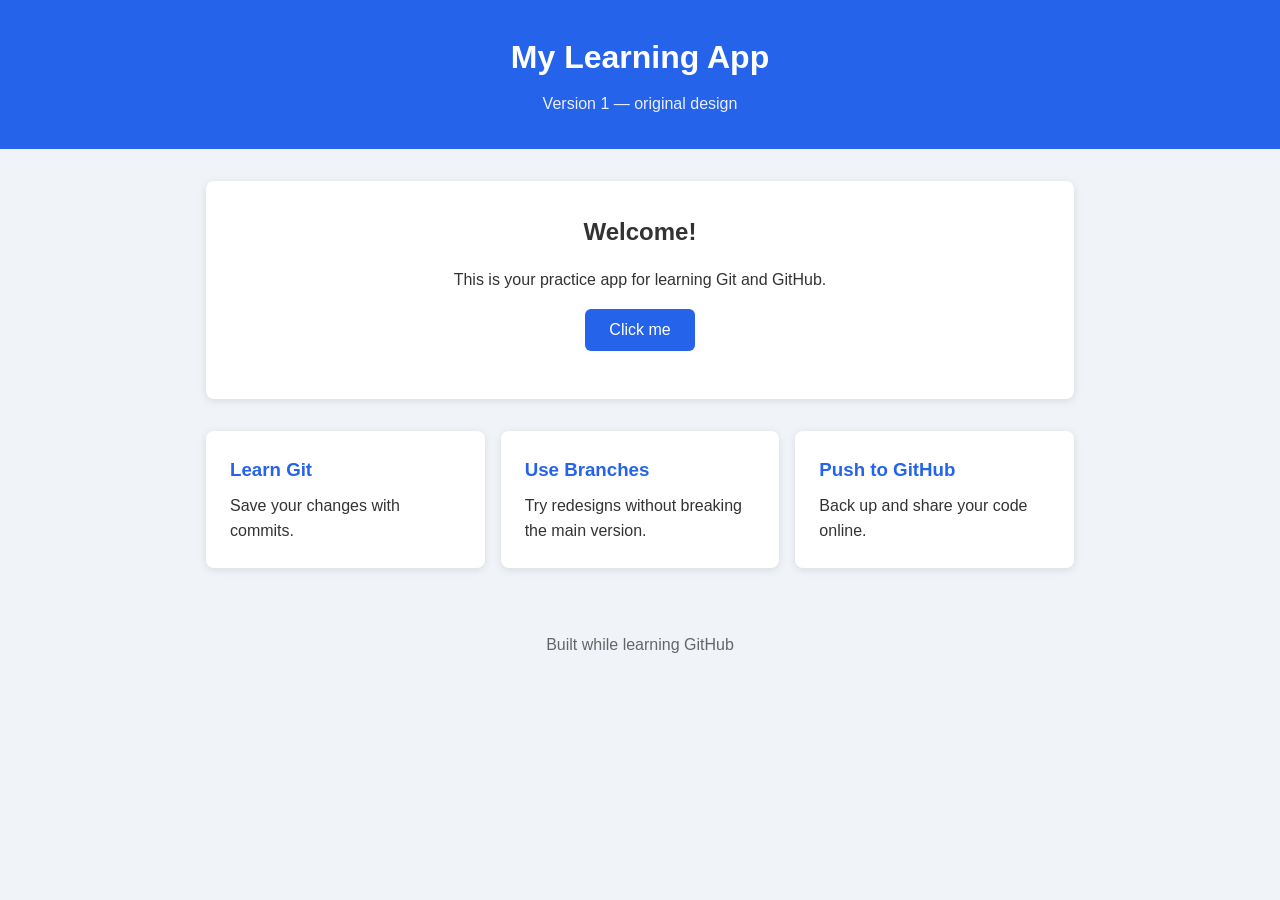
==== index.html @ 4ac5a1ad "Initial commit - Version 1 original blue design Co-authored-by: Cursor <cursoragent@cursor.com>" ====
<!DOCTYPE html>
<html lang="en">
<head>
  <meta charset="UTF-8">
  <meta name="viewport" content="width=device-width, initial-scale=1.0">
  <title>My Learning App</title>
  <link rel="stylesheet" href="styles.css">
</head>
<body>
  <header>
    <h1>My Learning App</h1>
    <p class="tagline">Version 1 — original design</p>
  </header>

  <main>
    <section class="hero">
      <h2>Welcome!</h2>
      <p>This is your practice app for learning Git and GitHub.</p>
      <button id="clickBtn">Click me</button>
      <p id="message"></p>
    </section>

    <section class="cards">
      <div class="card">
        <h3>Learn Git</h3>
        <p>Save your changes with commits.</p>
      </div>
      <div class="card">
        <h3>Use Branches</h3>
        <p>Try redesigns without breaking the main version.</p>
      </div>
      <div class="card">
        <h3>Push to GitHub</h3>
        <p>Back up and share your code online.</p>
      </div>
    </section>
  </main>

  <footer>
    <p>Built while learning GitHub</p>
  </footer>

  <script src="app.js"></script>
</body>
</html>
---- styles.css ----
* {
  margin: 0;
  padding: 0;
  box-sizing: border-box;
}

body {
  font-family: Arial, sans-serif;
  background: #f0f4f8;
  color: #333;
  line-height: 1.6;
}

header {
  background: #2563eb;
  color: white;
  text-align: center;
  padding: 2rem;
}

.tagline {
  opacity: 0.9;
  margin-top: 0.5rem;
}

main {
  max-width: 900px;
  margin: 2rem auto;
  padding: 0 1rem;
}

.hero {
  background: white;
  padding: 2rem;
  border-radius: 8px;
  text-align: center;
  margin-bottom: 2rem;
  box-shadow: 0 2px 8px rgba(0, 0, 0, 0.1);
}

.hero h2 {
  margin-bottom: 1rem;
}

#clickBtn {
  background: #2563eb;
  color: white;
  border: none;
  padding: 0.75rem 1.5rem;
  border-radius: 6px;
  cursor: pointer;
  font-size: 1rem;
  margin-top: 1rem;
}

#clickBtn:hover {
  background: #1d4ed8;
}

#message {
  margin-top: 1rem;
  font-weight: bold;
  color: #2563eb;
}

.cards {
  display: grid;
  grid-template-columns: repeat(auto-fit, minmax(250px, 1fr));
  gap: 1rem;
}

.card {
  background: white;
  padding: 1.5rem;
  border-radius: 8px;
  box-shadow: 0 2px 8px rgba(0, 0, 0, 0.1);
}

.card h3 {
  margin-bottom: 0.5rem;
  color: #2563eb;
}

footer {
  text-align: center;
  padding: 2rem;
  color: #666;
}
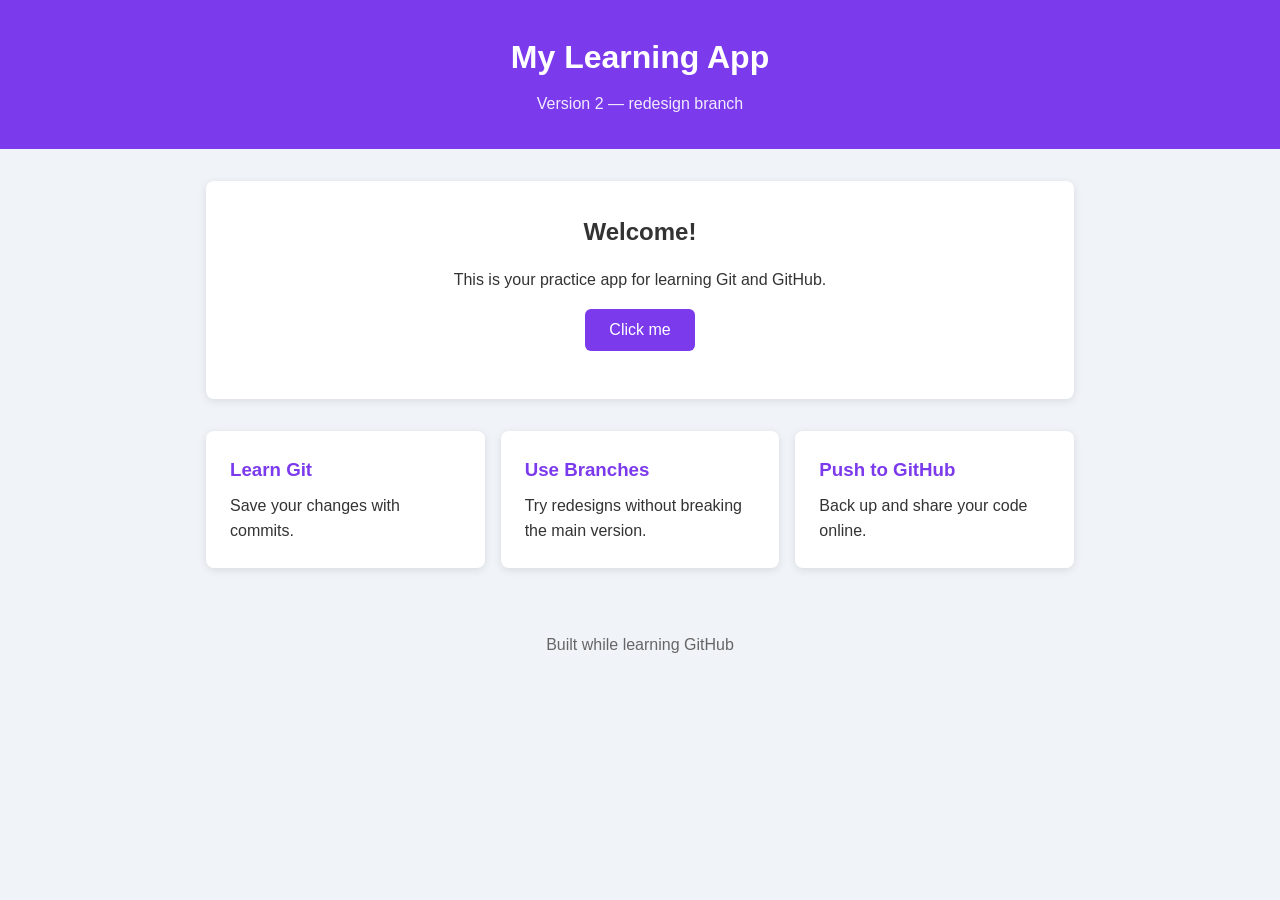
==== commit 87ebc76d: "Redesign: purple theme and updated tagline Co-authored-by: Cursor <cursoragent@cursor.com>" ====
--- a/index.html
+++ b/index.html
@@ -9,7 +9,7 @@
 <body>
   <header>
     <h1>My Learning App</h1>
-    <p class="tagline">Version 1 — original design</p>
+    <p class="tagline">Version 2 — redesign branch</p>
   </header>
 
   <main>
--- a/styles.css
+++ b/styles.css
@@ -12,7 +12,7 @@
 }
 
 header {
-  background: #2563eb;
+  background: #7c3aed;
   color: white;
   text-align: center;
   padding: 2rem;
@@ -43,7 +43,7 @@
 }
 
 #clickBtn {
-  background: #2563eb;
+  background: #7c3aed;
   color: white;
   border: none;
   padding: 0.75rem 1.5rem;
@@ -54,13 +54,13 @@
 }
 
 #clickBtn:hover {
-  background: #1d4ed8;
+  background: #6d28d9;
 }
 
 #message {
   margin-top: 1rem;
   font-weight: bold;
-  color: #2563eb;
+  color: #7c3aed;
 }
 
 .cards {
@@ -78,7 +78,7 @@
 
 .card h3 {
   margin-bottom: 0.5rem;
-  color: #2563eb;
+  color: #7c3aed;
 }
 
 footer {
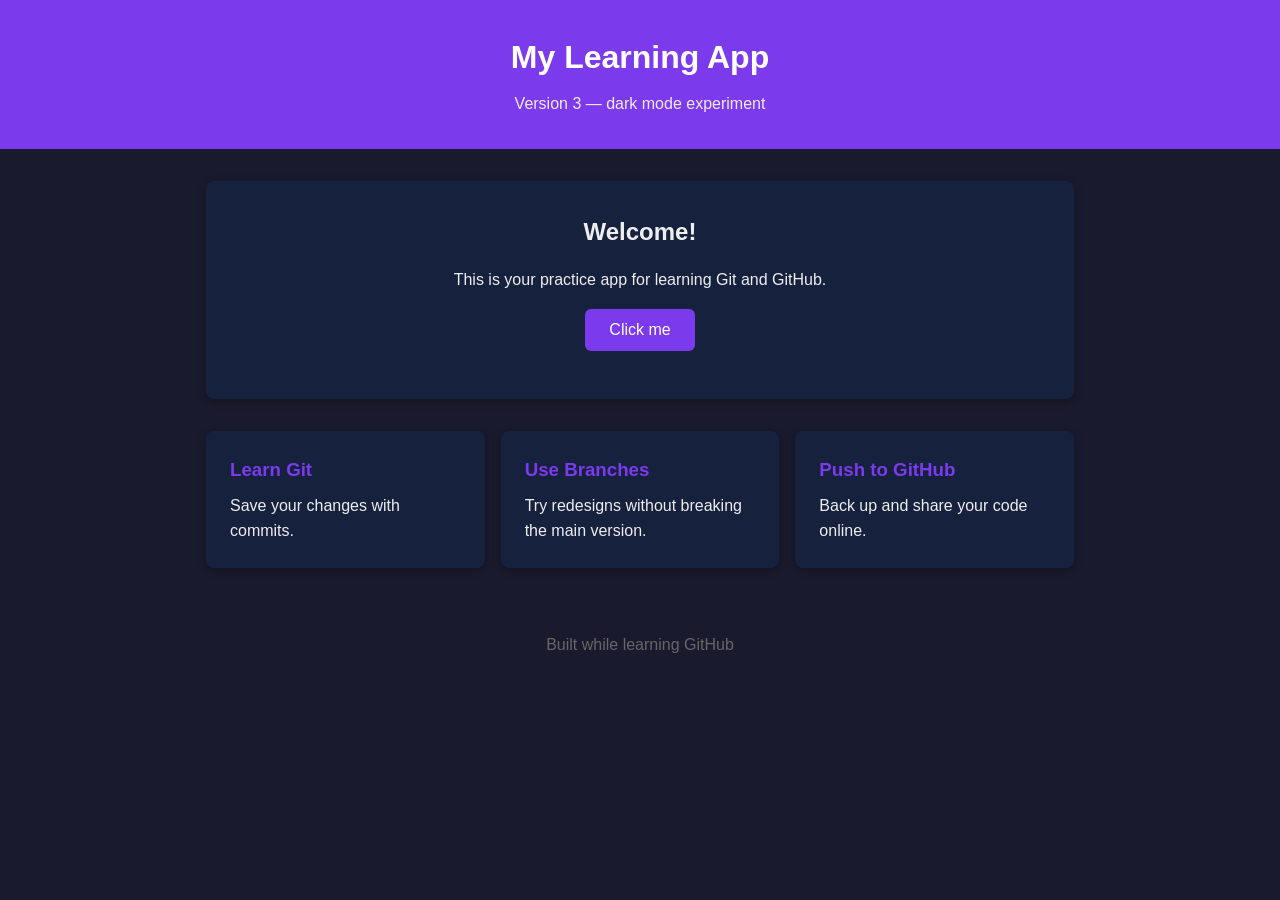
==== commit 10b644b4: "Redesign: dark mode experiment Co-authored-by: Cursor <cursoragent@cursor.com>" ====
--- a/index.html
+++ b/index.html
@@ -9,7 +9,7 @@
 <body>
   <header>
     <h1>My Learning App</h1>
-    <p class="tagline">Version 2 — redesign branch</p>
+    <p class="tagline">Version 3 — dark mode experiment</p>
   </header>
 
   <main>
--- a/styles.css
+++ b/styles.css
@@ -6,8 +6,8 @@
 
 body {
   font-family: Arial, sans-serif;
-  background: #f0f4f8;
-  color: #333;
+  background: #1a1a2e;
+  color: #eee;
   line-height: 1.6;
 }
 
@@ -30,12 +30,12 @@
 }
 
 .hero {
-  background: white;
+  background: #16213e;
   padding: 2rem;
   border-radius: 8px;
   text-align: center;
   margin-bottom: 2rem;
-  box-shadow: 0 2px 8px rgba(0, 0, 0, 0.1);
+  box-shadow: 0 2px 8px rgba(0, 0, 0, 0.3);
 }
 
 .hero h2 {
@@ -70,10 +70,10 @@
 }
 
 .card {
-  background: white;
+  background: #16213e;
   padding: 1.5rem;
   border-radius: 8px;
-  box-shadow: 0 2px 8px rgba(0, 0, 0, 0.1);
+  box-shadow: 0 2px 8px rgba(0, 0, 0, 0.3);
 }
 
 .card h3 {
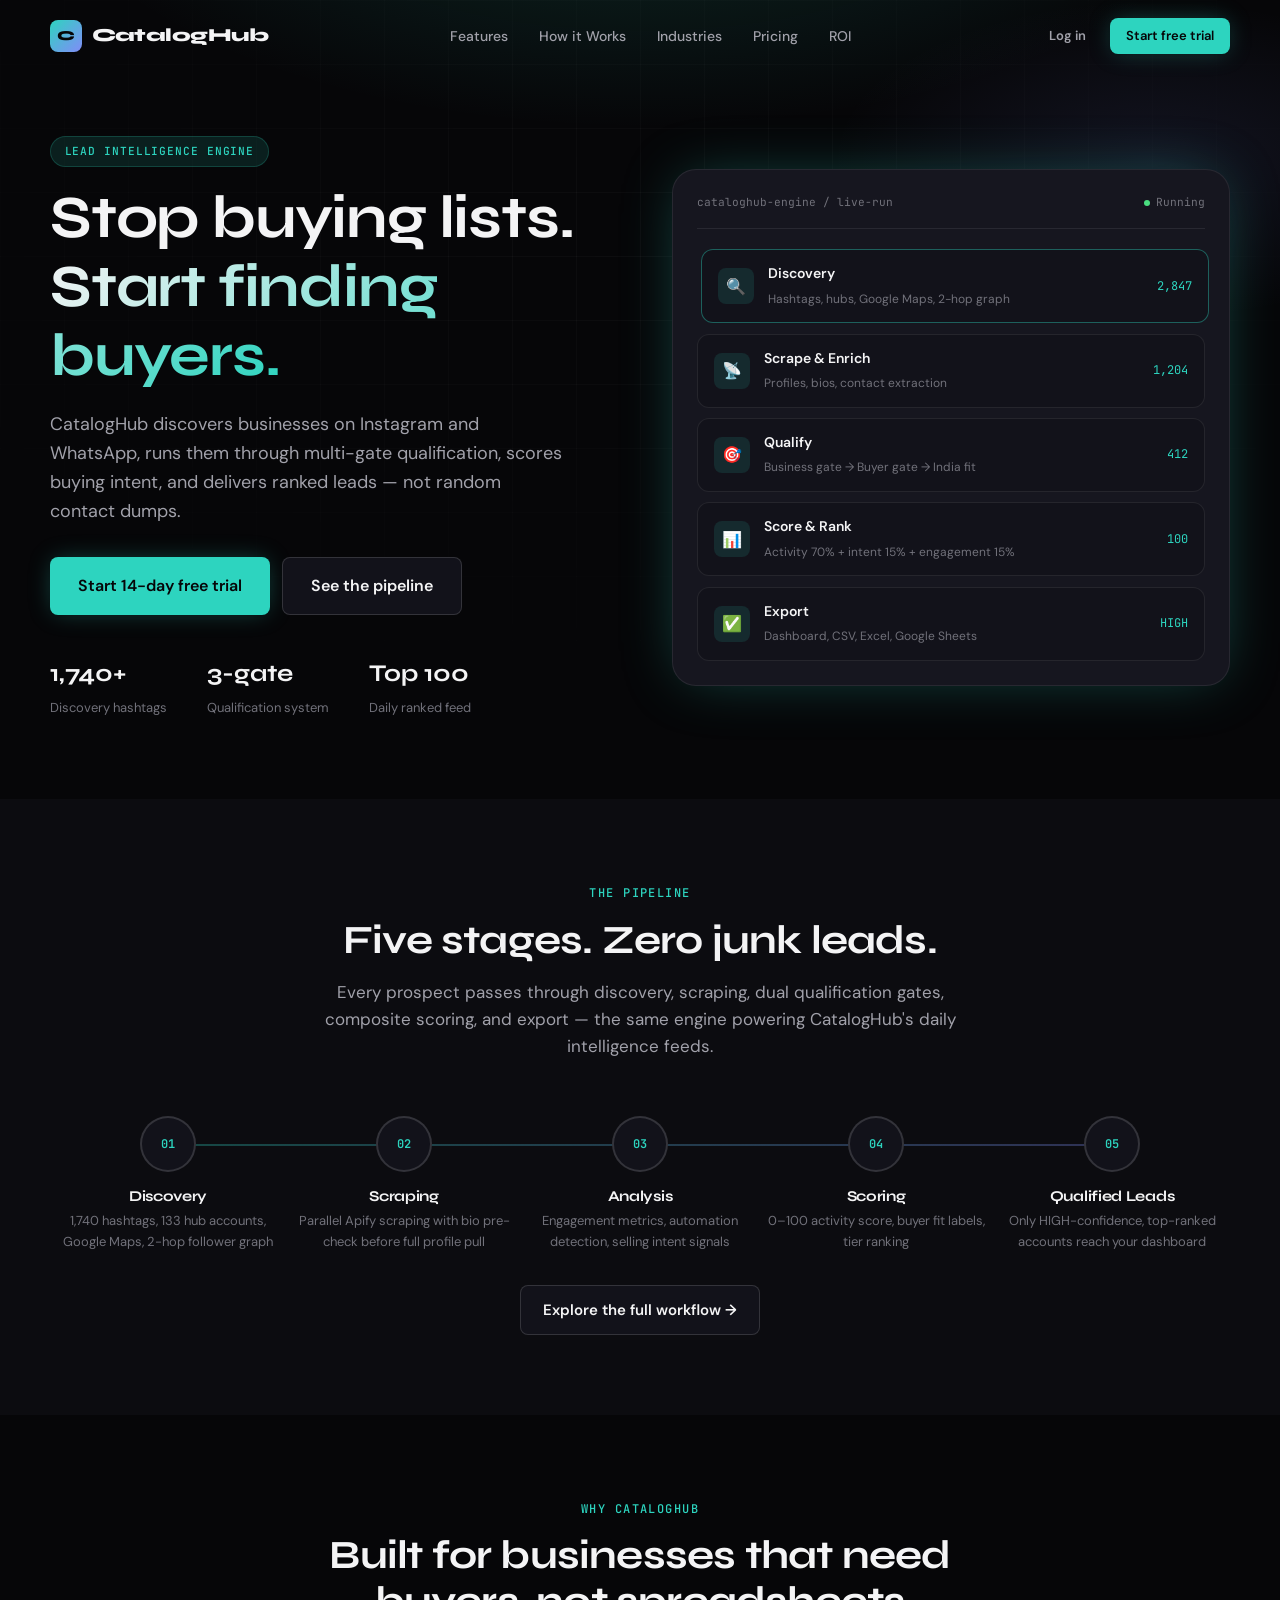
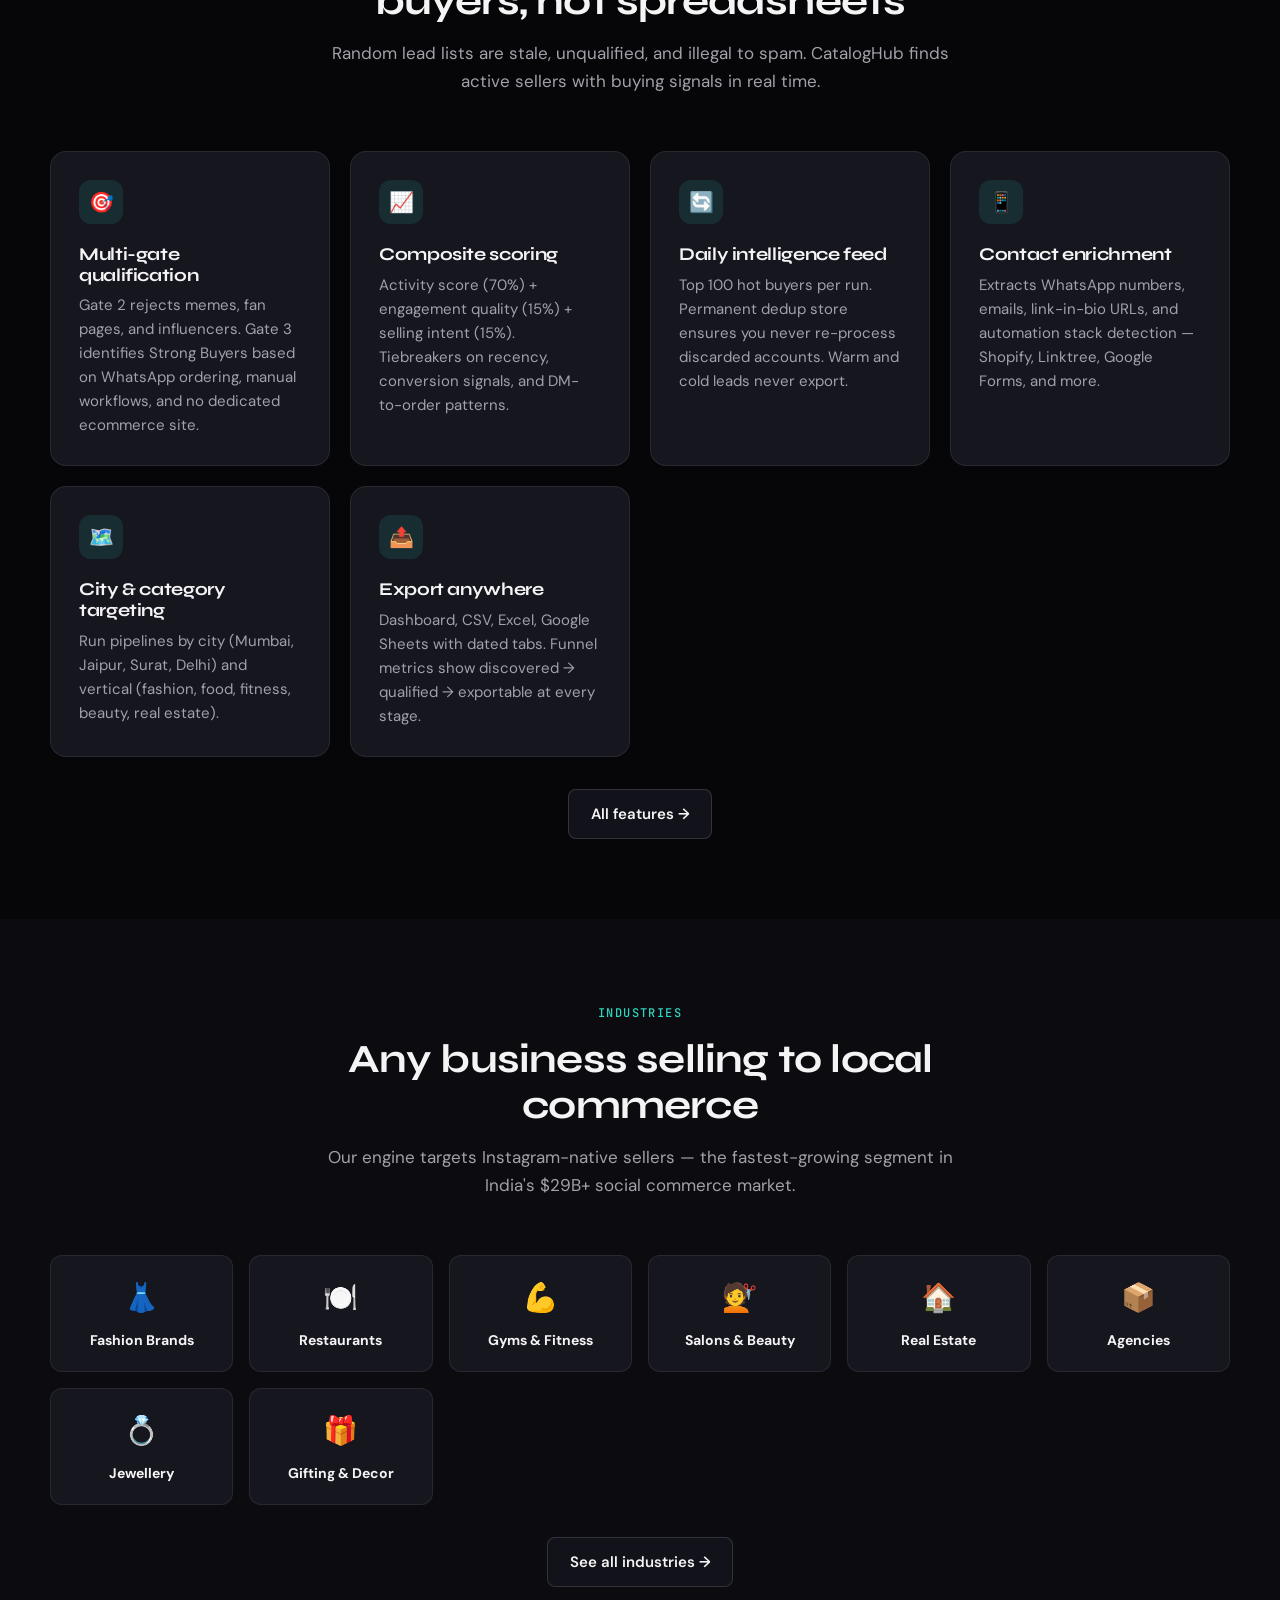
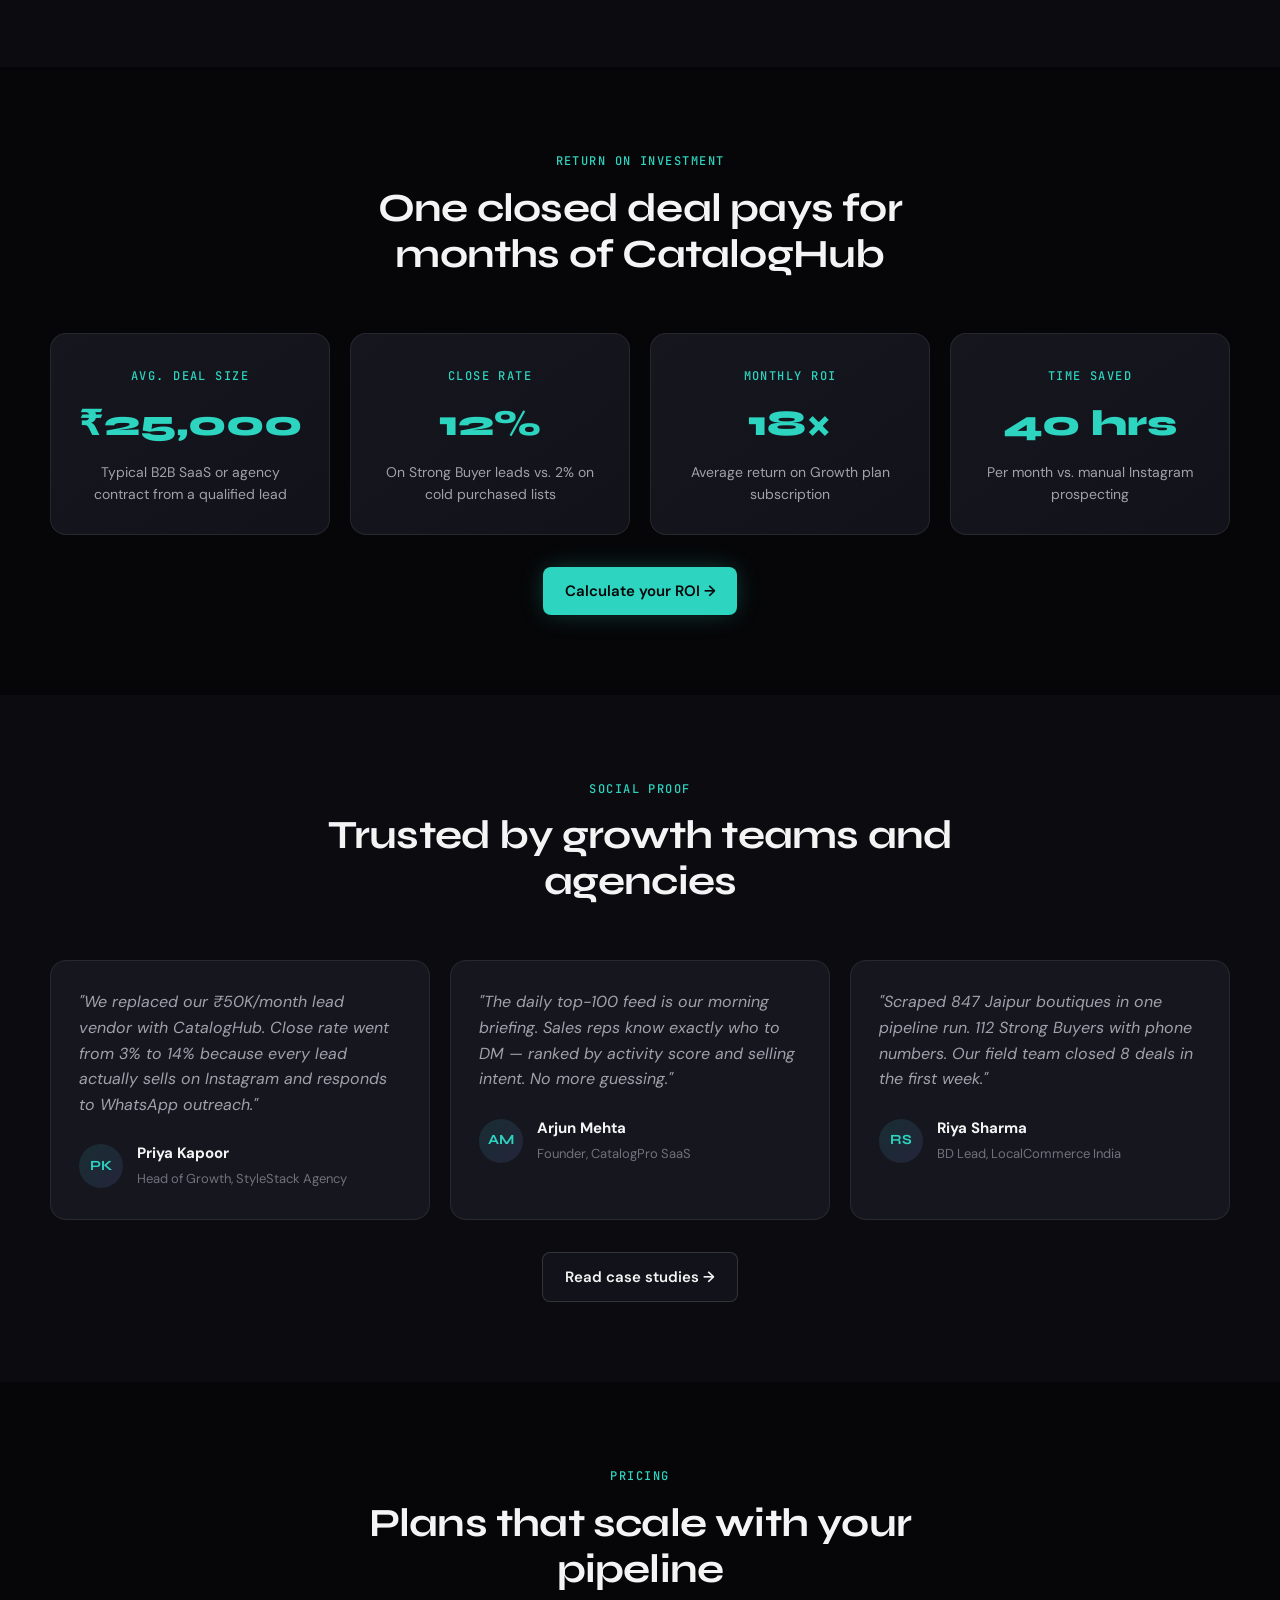
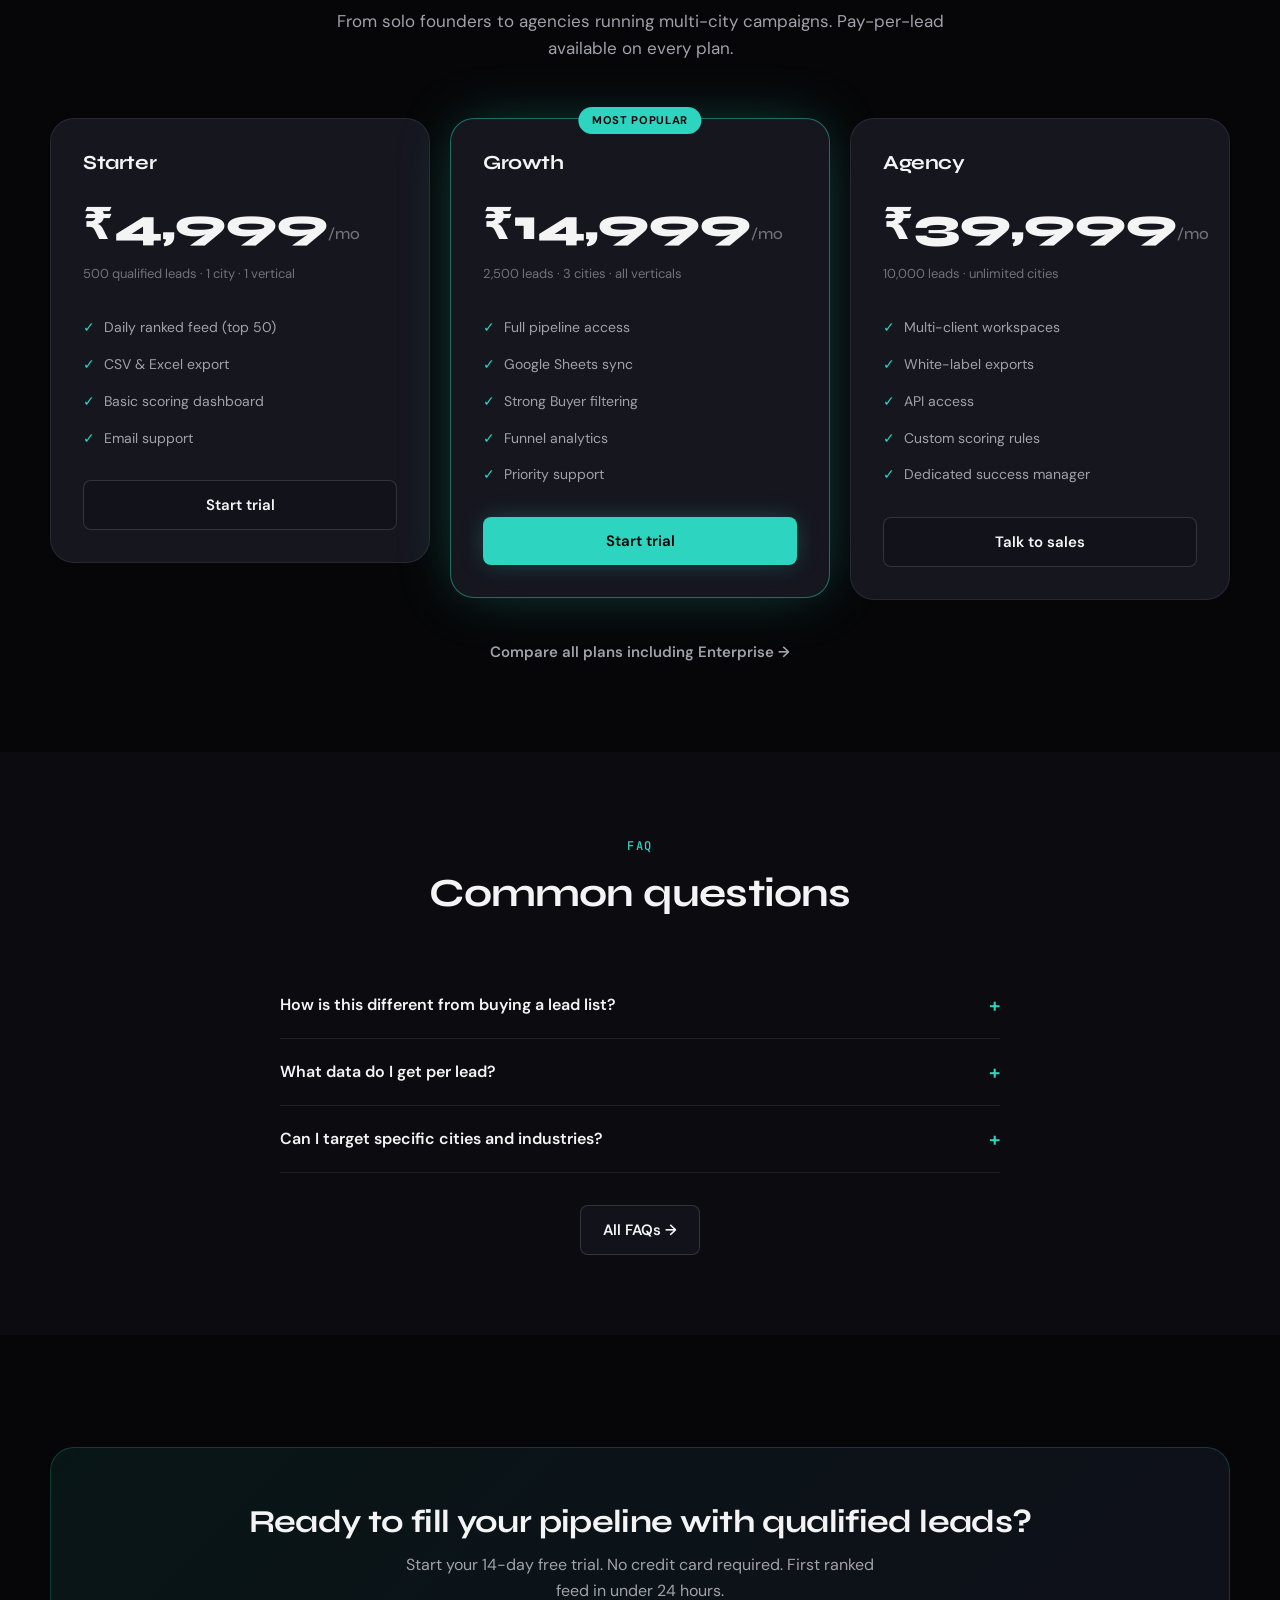
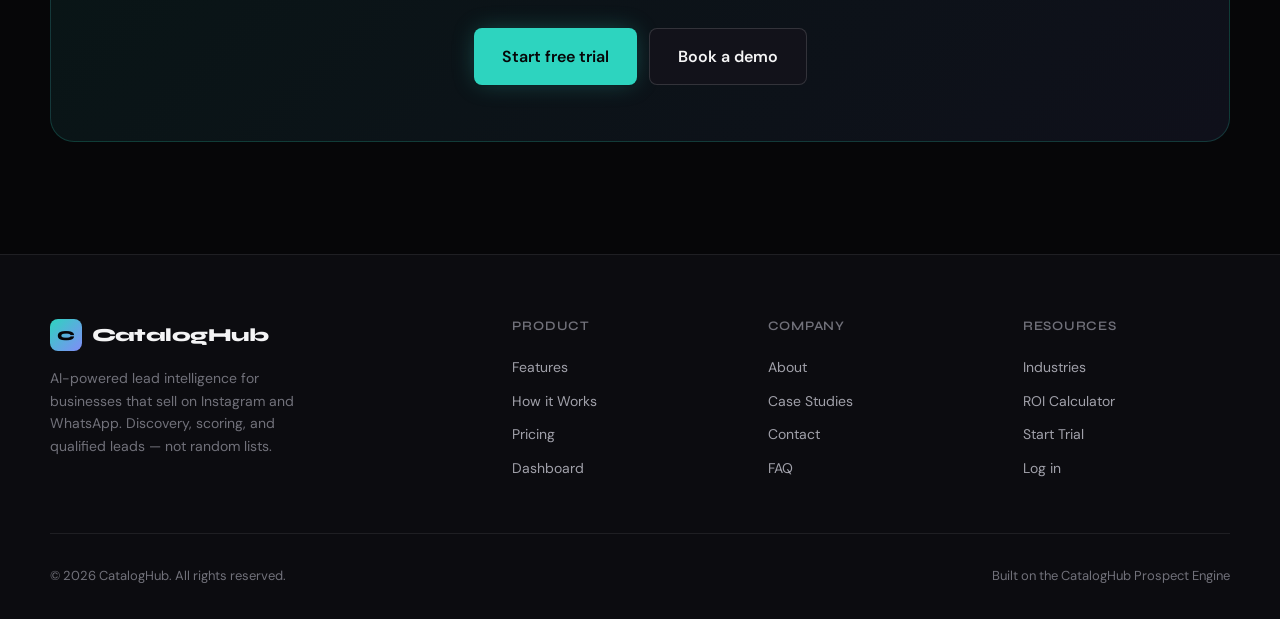
==== commit 6e8fcaa7: "Launch CatalogHub SaaS marketing website for GitHub Pages Co-authored-by: Cursor <cursoragent@cursor" ====
--- a/index.html
+++ b/index.html
@@ -3,43 +3,360 @@
 <head>
   <meta charset="UTF-8">
   <meta name="viewport" content="width=device-width, initial-scale=1.0">
-  <title>My Learning App</title>
-  <link rel="stylesheet" href="styles.css">
+  <meta name="description" content="CatalogHub — AI-powered lead generation engine that discovers, scrapes, scores, and delivers qualified business leads from Instagram and social commerce.">
+  <title>CatalogHub — Qualified Lead Intelligence for Growing Businesses</title>
+  <link rel="stylesheet" href="css/main.css">
 </head>
-<body>
-  <header>
-    <h1>My Learning App</h1>
-    <p class="tagline">Version 3 — dark mode experiment</p>
-  </header>
+<body data-page="home">
+  <div id="site-header"></div>
 
   <main>
-    <section class="hero">
-      <h2>Welcome!</h2>
-      <p>This is your practice app for learning Git and GitHub.</p>
-      <button id="clickBtn">Click me</button>
-      <p id="message"></p>
-    </section>
-
-    <section class="cards">
-      <div class="card">
-        <h3>Learn Git</h3>
-        <p>Save your changes with commits.</p>
-      </div>
-      <div class="card">
-        <h3>Use Branches</h3>
-        <p>Try redesigns without breaking the main version.</p>
-      </div>
-      <div class="card">
-        <h3>Push to GitHub</h3>
-        <p>Back up and share your code online.</p>
+    <section class="page-hero">
+      <div class="container hero-grid">
+        <div class="hero-content reveal">
+          <span class="section-label">Lead Intelligence Engine</span>
+          <h1>Stop buying lists.<br><span class="text-gradient">Start finding buyers.</span></h1>
+          <p class="lead">CatalogHub discovers businesses on Instagram and WhatsApp, runs them through multi-gate qualification, scores buying intent, and delivers ranked leads — not random contact dumps.</p>
+          <div class="hero-actions">
+            <a href="signup.html" class="btn btn-primary btn-lg">Start 14-day free trial</a>
+            <a href="how-it-works.html" class="btn btn-secondary btn-lg">See the pipeline</a>
+          </div>
+          <div class="hero-stats">
+            <div class="hero-stat">
+              <strong>1,740+</strong>
+              <span>Discovery hashtags</span>
+            </div>
+            <div class="hero-stat">
+              <strong>3-gate</strong>
+              <span>Qualification system</span>
+            </div>
+            <div class="hero-stat">
+              <strong>Top 100</strong>
+              <span>Daily ranked feed</span>
+            </div>
+          </div>
+        </div>
+        <div class="hero-visual reveal reveal-delay-1">
+          <div class="pipeline-card">
+            <div class="pipeline-header">
+              <span>cataloghub-engine / live-run</span>
+              <span class="pipeline-status">Running</span>
+            </div>
+            <div class="pipeline-steps">
+              <div class="pipeline-step active" data-step="0">
+                <div class="step-icon">🔍</div>
+                <div class="step-info">
+                  <strong>Discovery</strong>
+                  <span>Hashtags, hubs, Google Maps, 2-hop graph</span>
+                </div>
+                <span class="step-count">2,847</span>
+              </div>
+              <div class="pipeline-step" data-step="1">
+                <div class="step-icon">📡</div>
+                <div class="step-info">
+                  <strong>Scrape &amp; Enrich</strong>
+                  <span>Profiles, bios, contact extraction</span>
+                </div>
+                <span class="step-count">1,204</span>
+              </div>
+              <div class="pipeline-step" data-step="2">
+                <div class="step-icon">🎯</div>
+                <div class="step-info">
+                  <strong>Qualify</strong>
+                  <span>Business gate → Buyer gate → India fit</span>
+                </div>
+                <span class="step-count">412</span>
+              </div>
+              <div class="pipeline-step" data-step="3">
+                <div class="step-icon">📊</div>
+                <div class="step-info">
+                  <strong>Score &amp; Rank</strong>
+                  <span>Activity 70% + intent 15% + engagement 15%</span>
+                </div>
+                <span class="step-count">100</span>
+              </div>
+              <div class="pipeline-step" data-step="4">
+                <div class="step-icon">✅</div>
+                <div class="step-info">
+                  <strong>Export</strong>
+                  <span>Dashboard, CSV, Excel, Google Sheets</span>
+                </div>
+                <span class="step-count">HIGH</span>
+              </div>
+            </div>
+          </div>
+        </div>
+      </div>
+    </section>
+
+    <section class="bg-surface">
+      <div class="container">
+        <div class="section-header reveal">
+          <span class="eyebrow">The Pipeline</span>
+          <h2>Five stages. Zero junk leads.</h2>
+          <p>Every prospect passes through discovery, scraping, dual qualification gates, composite scoring, and export — the same engine powering CatalogHub's daily intelligence feeds.</p>
+        </div>
+        <div class="pipeline-timeline reveal">
+          <div class="timeline-step">
+            <div class="timeline-dot">01</div>
+            <h4>Discovery</h4>
+            <p>1,740 hashtags, 133 hub accounts, Google Maps, 2-hop follower graph</p>
+          </div>
+          <div class="timeline-step">
+            <div class="timeline-dot">02</div>
+            <h4>Scraping</h4>
+            <p>Parallel Apify scraping with bio pre-check before full profile pull</p>
+          </div>
+          <div class="timeline-step">
+            <div class="timeline-dot">03</div>
+            <h4>Analysis</h4>
+            <p>Engagement metrics, automation detection, selling intent signals</p>
+          </div>
+          <div class="timeline-step">
+            <div class="timeline-dot">04</div>
+            <h4>Scoring</h4>
+            <p>0–100 activity score, buyer fit labels, tier ranking</p>
+          </div>
+          <div class="timeline-step">
+            <div class="timeline-dot">05</div>
+            <h4>Qualified Leads</h4>
+            <p>Only HIGH-confidence, top-ranked accounts reach your dashboard</p>
+          </div>
+        </div>
+        <p class="text-center mt-2"><a href="how-it-works.html" class="btn btn-secondary">Explore the full workflow →</a></p>
+      </div>
+    </section>
+
+    <section>
+      <div class="container">
+        <div class="section-header reveal">
+          <span class="eyebrow">Why CatalogHub</span>
+          <h2>Built for businesses that need buyers, not spreadsheets</h2>
+          <p>Random lead lists are stale, unqualified, and illegal to spam. CatalogHub finds active sellers with buying signals in real time.</p>
+        </div>
+        <div class="card-grid">
+          <article class="card reveal">
+            <div class="card-icon">🎯</div>
+            <h3>Multi-gate qualification</h3>
+            <p>Gate 2 rejects memes, fan pages, and influencers. Gate 3 identifies Strong Buyers based on WhatsApp ordering, manual workflows, and no dedicated ecommerce site.</p>
+          </article>
+          <article class="card reveal reveal-delay-1">
+            <div class="card-icon">📈</div>
+            <h3>Composite scoring</h3>
+            <p>Activity score (70%) + engagement quality (15%) + selling intent (15%). Tiebreakers on recency, conversion signals, and DM-to-order patterns.</p>
+          </article>
+          <article class="card reveal reveal-delay-2">
+            <div class="card-icon">🔄</div>
+            <h3>Daily intelligence feed</h3>
+            <p>Top 100 hot buyers per run. Permanent dedup store ensures you never re-process discarded accounts. Warm and cold leads never export.</p>
+          </article>
+          <article class="card reveal">
+            <div class="card-icon">📱</div>
+            <h3>Contact enrichment</h3>
+            <p>Extracts WhatsApp numbers, emails, link-in-bio URLs, and automation stack detection — Shopify, Linktree, Google Forms, and more.</p>
+          </article>
+          <article class="card reveal reveal-delay-1">
+            <div class="card-icon">🗺️</div>
+            <h3>City &amp; category targeting</h3>
+            <p>Run pipelines by city (Mumbai, Jaipur, Surat, Delhi) and vertical (fashion, food, fitness, beauty, real estate).</p>
+          </article>
+          <article class="card reveal reveal-delay-2">
+            <div class="card-icon">📤</div>
+            <h3>Export anywhere</h3>
+            <p>Dashboard, CSV, Excel, Google Sheets with dated tabs. Funnel metrics show discovered → qualified → exportable at every stage.</p>
+          </article>
+        </div>
+        <p class="text-center mt-2"><a href="features.html" class="btn btn-secondary">All features →</a></p>
+      </div>
+    </section>
+
+    <section class="bg-surface">
+      <div class="container">
+        <div class="section-header reveal">
+          <span class="eyebrow">Industries</span>
+          <h2>Any business selling to local commerce</h2>
+          <p>Our engine targets Instagram-native sellers — the fastest-growing segment in India's $29B+ social commerce market.</p>
+        </div>
+        <div class="industry-grid reveal">
+          <div class="industry-chip"><div class="icon">👗</div><strong>Fashion Brands</strong></div>
+          <div class="industry-chip"><div class="icon">🍽️</div><strong>Restaurants</strong></div>
+          <div class="industry-chip"><div class="icon">💪</div><strong>Gyms &amp; Fitness</strong></div>
+          <div class="industry-chip"><div class="icon">💇</div><strong>Salons &amp; Beauty</strong></div>
+          <div class="industry-chip"><div class="icon">🏠</div><strong>Real Estate</strong></div>
+          <div class="industry-chip"><div class="icon">📦</div><strong>Agencies</strong></div>
+          <div class="industry-chip"><div class="icon">💍</div><strong>Jewellery</strong></div>
+          <div class="industry-chip"><div class="icon">🎁</div><strong>Gifting &amp; Decor</strong></div>
+        </div>
+        <p class="text-center mt-2"><a href="industries.html" class="btn btn-secondary">See all industries →</a></p>
+      </div>
+    </section>
+
+    <section>
+      <div class="container">
+        <div class="section-header reveal">
+          <span class="eyebrow">Return on Investment</span>
+          <h2>One closed deal pays for months of CatalogHub</h2>
+        </div>
+        <div class="roi-grid reveal">
+          <div class="roi-card">
+            <span class="eyebrow">Avg. deal size</span>
+            <div class="roi-value">₹25,000</div>
+            <p>Typical B2B SaaS or agency contract from a qualified lead</p>
+          </div>
+          <div class="roi-card">
+            <span class="eyebrow">Close rate</span>
+            <div class="roi-value">12%</div>
+            <p>On Strong Buyer leads vs. 2% on cold purchased lists</p>
+          </div>
+          <div class="roi-card">
+            <span class="eyebrow">Monthly ROI</span>
+            <div class="roi-value">18×</div>
+            <p>Average return on Growth plan subscription</p>
+          </div>
+          <div class="roi-card">
+            <span class="eyebrow">Time saved</span>
+            <div class="roi-value">40 hrs</div>
+            <p>Per month vs. manual Instagram prospecting</p>
+          </div>
+        </div>
+        <p class="text-center mt-2"><a href="roi.html" class="btn btn-primary">Calculate your ROI →</a></p>
+      </div>
+    </section>
+
+    <section class="bg-surface">
+      <div class="container">
+        <div class="section-header reveal">
+          <span class="eyebrow">Social Proof</span>
+          <h2>Trusted by growth teams and agencies</h2>
+        </div>
+        <div class="testimonial-grid">
+          <blockquote class="testimonial reveal">
+            <p class="testimonial-quote">"We replaced our ₹50K/month lead vendor with CatalogHub. Close rate went from 3% to 14% because every lead actually sells on Instagram and responds to WhatsApp outreach."</p>
+            <footer class="testimonial-author">
+              <div class="author-avatar">PK</div>
+              <div class="author-info">
+                <strong>Priya Kapoor</strong>
+                <span>Head of Growth, StyleStack Agency</span>
+              </div>
+            </footer>
+          </blockquote>
+          <blockquote class="testimonial reveal reveal-delay-1">
+            <p class="testimonial-quote">"The daily top-100 feed is our morning briefing. Sales reps know exactly who to DM — ranked by activity score and selling intent. No more guessing."</p>
+            <footer class="testimonial-author">
+              <div class="author-avatar">AM</div>
+              <div class="author-info">
+                <strong>Arjun Mehta</strong>
+                <span>Founder, CatalogPro SaaS</span>
+              </div>
+            </footer>
+          </blockquote>
+          <blockquote class="testimonial reveal reveal-delay-2">
+            <p class="testimonial-quote">"Scraped 847 Jaipur boutiques in one pipeline run. 112 Strong Buyers with phone numbers. Our field team closed 8 deals in the first week."</p>
+            <footer class="testimonial-author">
+              <div class="author-avatar">RS</div>
+              <div class="author-info">
+                <strong>Riya Sharma</strong>
+                <span>BD Lead, LocalCommerce India</span>
+              </div>
+            </footer>
+          </blockquote>
+        </div>
+        <p class="text-center mt-2"><a href="case-studies.html" class="btn btn-secondary">Read case studies →</a></p>
+      </div>
+    </section>
+
+    <section>
+      <div class="container">
+        <div class="section-header reveal">
+          <span class="eyebrow">Pricing</span>
+          <h2>Plans that scale with your pipeline</h2>
+          <p>From solo founders to agencies running multi-city campaigns. Pay-per-lead available on every plan.</p>
+        </div>
+        <div class="pricing-grid reveal">
+          <div class="pricing-card">
+            <h3>Starter</h3>
+            <div class="price">₹4,999<span>/mo</span></div>
+            <p class="price-note">500 qualified leads · 1 city · 1 vertical</p>
+            <ul class="pricing-features">
+              <li>Daily ranked feed (top 50)</li>
+              <li>CSV &amp; Excel export</li>
+              <li>Basic scoring dashboard</li>
+              <li>Email support</li>
+            </ul>
+            <a href="signup.html" class="btn btn-secondary btn-block">Start trial</a>
+          </div>
+          <div class="pricing-card featured">
+            <span class="pricing-badge">Most popular</span>
+            <h3>Growth</h3>
+            <div class="price">₹14,999<span>/mo</span></div>
+            <p class="price-note">2,500 leads · 3 cities · all verticals</p>
+            <ul class="pricing-features">
+              <li>Full pipeline access</li>
+              <li>Google Sheets sync</li>
+              <li>Strong Buyer filtering</li>
+              <li>Funnel analytics</li>
+              <li>Priority support</li>
+            </ul>
+            <a href="signup.html" class="btn btn-primary btn-block">Start trial</a>
+          </div>
+          <div class="pricing-card">
+            <h3>Agency</h3>
+            <div class="price">₹39,999<span>/mo</span></div>
+            <p class="price-note">10,000 leads · unlimited cities</p>
+            <ul class="pricing-features">
+              <li>Multi-client workspaces</li>
+              <li>White-label exports</li>
+              <li>API access</li>
+              <li>Custom scoring rules</li>
+              <li>Dedicated success manager</li>
+            </ul>
+            <a href="contact.html" class="btn btn-secondary btn-block">Talk to sales</a>
+          </div>
+        </div>
+        <p class="text-center mt-2"><a href="pricing.html" class="btn btn-ghost">Compare all plans including Enterprise →</a></p>
+      </div>
+    </section>
+
+    <section class="bg-surface">
+      <div class="container">
+        <div class="section-header reveal">
+          <span class="eyebrow">FAQ</span>
+          <h2>Common questions</h2>
+        </div>
+        <div class="faq-list reveal">
+          <div class="faq-item">
+            <button class="faq-question">How is this different from buying a lead list?</button>
+            <div class="faq-answer"><div class="faq-answer-inner">Purchased lists are static, unverified, and often scraped without consent. CatalogHub discovers active accounts in real time, qualifies them through business and buyer gates, scores buying intent, and ranks by recency — so you contact sellers who are actively posting and taking orders today.</div></div>
+          </div>
+          <div class="faq-item">
+            <button class="faq-question">What data do I get per lead?</button>
+            <div class="faq-answer"><div class="faq-answer-inner">Username, platform, category, followers, engagement rate, posting frequency, activity score (0–100), conversion signals (WhatsApp, Shopify, DM-to-order), lead confidence, profile URL, and enriched contact details when available.</div></div>
+          </div>
+          <div class="faq-item">
+            <button class="faq-question">Can I target specific cities and industries?</button>
+            <div class="faq-answer"><div class="faq-answer-inner">Yes. The prospect engine runs pipelines by city and category — fashion, food, fitness, beauty, real estate, and more. Discovery uses city-specific hashtags, Google Maps business listings, and regional hub accounts.</div></div>
+          </div>
+        </div>
+        <p class="text-center mt-2"><a href="faq.html" class="btn btn-secondary">All FAQs →</a></p>
+      </div>
+    </section>
+
+    <section>
+      <div class="container">
+        <div class="cta-band reveal">
+          <h2>Ready to fill your pipeline with qualified leads?</h2>
+          <p>Start your 14-day free trial. No credit card required. First ranked feed in under 24 hours.</p>
+          <div class="cta-actions">
+            <a href="signup.html" class="btn btn-primary btn-lg">Start free trial</a>
+            <a href="contact.html" class="btn btn-secondary btn-lg">Book a demo</a>
+          </div>
+        </div>
       </div>
     </section>
   </main>
 
-  <footer>
-    <p>Built while learning GitHub</p>
-  </footer>
-
-  <script src="app.js"></script>
+  <div id="site-footer"></div>
+  <script src="js/layout.js"></script>
+  <script src="js/main.js"></script>
 </body>
 </html>
--- a/css/main.css
+++ b/css/main.css
@@ -0,0 +1,1201 @@
+/* CatalogHub — Lead Intelligence SaaS Design System */
+
+@import url('https://fonts.googleapis.com/css2?family=DM+Sans:ital,opsz,wght@0,9..40,400;0,9..40,500;0,9..40,600;0,9..40,700;1,9..40,400&family=JetBrains+Mono:wght@400;500&family=Syne:wght@500;600;700;800&display=swap');
+
+:root {
+  --bg-deep: #060608;
+  --bg-surface: #0c0c10;
+  --bg-elevated: #12121a;
+  --bg-card: #16161f;
+  --bg-card-hover: #1c1c28;
+  --border: rgba(255, 255, 255, 0.08);
+  --border-strong: rgba(255, 255, 255, 0.14);
+  --text-primary: #f4f4f5;
+  --text-secondary: #a1a1aa;
+  --text-muted: #71717a;
+  --accent: #2dd4bf;
+  --accent-dim: rgba(45, 212, 191, 0.12);
+  --accent-glow: rgba(45, 212, 191, 0.35);
+  --violet: #818cf8;
+  --violet-dim: rgba(129, 140, 248, 0.12);
+  --success: #4ade80;
+  --warning: #fbbf24;
+  --gradient-hero: radial-gradient(ellipse 80% 60% at 50% -20%, rgba(45, 212, 191, 0.18), transparent 60%),
+    radial-gradient(ellipse 50% 40% at 90% 20%, rgba(129, 140, 248, 0.1), transparent 50%);
+  --font-display: 'Syne', system-ui, sans-serif;
+  --font-body: 'DM Sans', system-ui, sans-serif;
+  --font-mono: 'JetBrains Mono', monospace;
+  --radius-sm: 8px;
+  --radius-md: 12px;
+  --radius-lg: 16px;
+  --radius-xl: 24px;
+  --shadow-glow: 0 0 60px -12px var(--accent-glow);
+  --nav-height: 72px;
+  --container: 1180px;
+  --ease-out: cubic-bezier(0.16, 1, 0.3, 1);
+}
+
+*, *::before, *::after { box-sizing: border-box; margin: 0; padding: 0; }
+
+html {
+  scroll-behavior: smooth;
+  -webkit-font-smoothing: antialiased;
+}
+
+body {
+  font-family: var(--font-body);
+  background: var(--bg-deep);
+  color: var(--text-primary);
+  line-height: 1.6;
+  min-height: 100vh;
+}
+
+@media (prefers-reduced-motion: reduce) {
+  html { scroll-behavior: auto; }
+  *, *::before, *::after {
+    animation-duration: 0.01ms !important;
+    transition-duration: 0.01ms !important;
+  }
+}
+
+img { max-width: 100%; display: block; }
+a { color: inherit; text-decoration: none; }
+button { font-family: inherit; cursor: pointer; border: none; background: none; }
+ul { list-style: none; }
+
+.container {
+  width: min(100% - 2rem, var(--container));
+  margin-inline: auto;
+}
+
+/* Typography */
+h1, h2, h3, h4 {
+  font-family: var(--font-display);
+  font-weight: 700;
+  line-height: 1.15;
+  letter-spacing: -0.02em;
+}
+
+.text-gradient {
+  background: linear-gradient(135deg, var(--text-primary) 0%, var(--accent) 100%);
+  -webkit-background-clip: text;
+  -webkit-text-fill-color: transparent;
+  background-clip: text;
+}
+
+.eyebrow {
+  font-family: var(--font-mono);
+  font-size: 0.75rem;
+  font-weight: 500;
+  letter-spacing: 0.12em;
+  text-transform: uppercase;
+  color: var(--accent);
+}
+
+.section-label {
+  display: inline-flex;
+  align-items: center;
+  gap: 0.5rem;
+  padding: 0.35rem 0.85rem;
+  border-radius: 999px;
+  background: var(--accent-dim);
+  border: 1px solid rgba(45, 212, 191, 0.2);
+  font-family: var(--font-mono);
+  font-size: 0.7rem;
+  font-weight: 500;
+  letter-spacing: 0.08em;
+  text-transform: uppercase;
+  color: var(--accent);
+}
+
+/* Buttons */
+.btn {
+  display: inline-flex;
+  align-items: center;
+  justify-content: center;
+  gap: 0.5rem;
+  padding: 0.75rem 1.35rem;
+  border-radius: var(--radius-sm);
+  font-size: 0.9375rem;
+  font-weight: 600;
+  transition: transform 0.2s var(--ease-out), box-shadow 0.2s, background 0.2s, border-color 0.2s;
+}
+
+.btn:focus-visible {
+  outline: 2px solid var(--accent);
+  outline-offset: 2px;
+}
+
+.btn-primary {
+  background: var(--accent);
+  color: var(--bg-deep);
+  box-shadow: 0 1px 2px rgba(0,0,0,0.2), 0 0 24px -4px var(--accent-glow);
+}
+
+.btn-primary:hover {
+  transform: translateY(-1px);
+  box-shadow: 0 4px 20px -4px var(--accent-glow);
+}
+
+.btn-secondary {
+  background: var(--bg-elevated);
+  color: var(--text-primary);
+  border: 1px solid var(--border-strong);
+}
+
+.btn-secondary:hover {
+  background: var(--bg-card-hover);
+  border-color: rgba(255,255,255,0.2);
+}
+
+.btn-ghost {
+  color: var(--text-secondary);
+  padding: 0.5rem 0.85rem;
+}
+
+.btn-ghost:hover { color: var(--text-primary); }
+
+.btn-lg { padding: 0.95rem 1.75rem; font-size: 1rem; }
+
+.btn-sm { padding: 0.5rem 1rem; font-size: 0.8125rem; }
+
+.btn-block { width: 100%; }
+
+/* Navigation */
+.site-header {
+  position: fixed;
+  top: 0;
+  left: 0;
+  right: 0;
+  z-index: 100;
+  height: var(--nav-height);
+  border-bottom: 1px solid transparent;
+  transition: background 0.3s, border-color 0.3s, backdrop-filter 0.3s;
+}
+
+.site-header.scrolled {
+  background: rgba(6, 6, 8, 0.85);
+  backdrop-filter: blur(16px);
+  border-bottom-color: var(--border);
+}
+
+.nav-inner {
+  display: flex;
+  align-items: center;
+  justify-content: space-between;
+  height: var(--nav-height);
+}
+
+.logo {
+  display: flex;
+  align-items: center;
+  gap: 0.6rem;
+  font-family: var(--font-display);
+  font-weight: 800;
+  font-size: 1.15rem;
+  letter-spacing: -0.03em;
+}
+
+.logo-mark {
+  width: 32px;
+  height: 32px;
+  border-radius: 8px;
+  background: linear-gradient(135deg, var(--accent), var(--violet));
+  display: grid;
+  place-items: center;
+  font-size: 0.85rem;
+  font-weight: 800;
+  color: var(--bg-deep);
+}
+
+.nav-links {
+  display: flex;
+  align-items: center;
+  gap: 0.25rem;
+}
+
+.nav-links a {
+  padding: 0.5rem 0.85rem;
+  font-size: 0.875rem;
+  font-weight: 500;
+  color: var(--text-secondary);
+  border-radius: var(--radius-sm);
+  transition: color 0.2s, background 0.2s;
+}
+
+.nav-links a:hover,
+.nav-links a.active {
+  color: var(--text-primary);
+  background: rgba(255,255,255,0.04);
+}
+
+.nav-actions {
+  display: flex;
+  align-items: center;
+  gap: 0.5rem;
+}
+
+.nav-toggle {
+  display: none;
+  flex-direction: column;
+  gap: 5px;
+  padding: 0.5rem;
+}
+
+.nav-toggle span {
+  display: block;
+  width: 22px;
+  height: 2px;
+  background: var(--text-primary);
+  border-radius: 2px;
+  transition: transform 0.3s, opacity 0.3s;
+}
+
+@media (max-width: 960px) {
+  .nav-toggle { display: flex; }
+  .nav-links {
+    position: fixed;
+    top: var(--nav-height);
+    left: 0;
+    right: 0;
+    flex-direction: column;
+    align-items: stretch;
+    padding: 1rem;
+    background: var(--bg-surface);
+    border-bottom: 1px solid var(--border);
+    transform: translateY(-120%);
+    opacity: 0;
+    pointer-events: none;
+    transition: transform 0.35s var(--ease-out), opacity 0.35s;
+  }
+  .nav-links.open {
+    transform: translateY(0);
+    opacity: 1;
+    pointer-events: auto;
+  }
+  .nav-actions .btn-ghost { display: none; }
+}
+
+/* Hero */
+.page-hero {
+  padding-top: calc(var(--nav-height) + 4rem);
+  padding-bottom: 5rem;
+  background: var(--gradient-hero);
+  position: relative;
+  overflow: hidden;
+}
+
+.page-hero::before {
+  content: '';
+  position: absolute;
+  inset: 0;
+  background-image:
+    linear-gradient(rgba(255,255,255,0.03) 1px, transparent 1px),
+    linear-gradient(90deg, rgba(255,255,255,0.03) 1px, transparent 1px);
+  background-size: 64px 64px;
+  mask-image: radial-gradient(ellipse 70% 60% at 50% 30%, black, transparent);
+  pointer-events: none;
+}
+
+.hero-grid {
+  display: grid;
+  grid-template-columns: 1fr 1fr;
+  gap: 4rem;
+  align-items: center;
+}
+
+.hero-content { position: relative; z-index: 1; }
+
+.hero-content h1 {
+  font-size: clamp(2.5rem, 5vw, 3.75rem);
+  margin: 1rem 0 1.25rem;
+}
+
+.hero-content .lead {
+  font-size: 1.125rem;
+  color: var(--text-secondary);
+  max-width: 32rem;
+  margin-bottom: 2rem;
+}
+
+.hero-actions {
+  display: flex;
+  flex-wrap: wrap;
+  gap: 0.75rem;
+  margin-bottom: 2.5rem;
+}
+
+.hero-stats {
+  display: flex;
+  gap: 2.5rem;
+  flex-wrap: wrap;
+}
+
+.hero-stat strong {
+  display: block;
+  font-family: var(--font-display);
+  font-size: 1.5rem;
+  font-weight: 700;
+}
+
+.hero-stat span {
+  font-size: 0.8125rem;
+  color: var(--text-muted);
+}
+
+.hero-visual {
+  position: relative;
+  z-index: 1;
+}
+
+.pipeline-card {
+  background: var(--bg-card);
+  border: 1px solid var(--border);
+  border-radius: var(--radius-xl);
+  padding: 1.5rem;
+  box-shadow: var(--shadow-glow);
+}
+
+.pipeline-header {
+  display: flex;
+  justify-content: space-between;
+  align-items: center;
+  margin-bottom: 1.25rem;
+  padding-bottom: 1rem;
+  border-bottom: 1px solid var(--border);
+}
+
+.pipeline-header span {
+  font-family: var(--font-mono);
+  font-size: 0.7rem;
+  color: var(--text-muted);
+}
+
+.pipeline-status {
+  display: flex;
+  align-items: center;
+  gap: 0.4rem;
+  font-size: 0.75rem;
+  color: var(--success);
+}
+
+.pipeline-status::before {
+  content: '';
+  width: 6px;
+  height: 6px;
+  border-radius: 50%;
+  background: var(--success);
+  animation: pulse 2s infinite;
+}
+
+@keyframes pulse {
+  0%, 100% { opacity: 1; }
+  50% { opacity: 0.4; }
+}
+
+.pipeline-steps {
+  display: flex;
+  flex-direction: column;
+  gap: 0.65rem;
+}
+
+.pipeline-step {
+  display: flex;
+  align-items: center;
+  gap: 0.85rem;
+  padding: 0.75rem 1rem;
+  background: var(--bg-elevated);
+  border-radius: var(--radius-md);
+  border: 1px solid var(--border);
+  transition: border-color 0.3s, transform 0.3s var(--ease-out);
+}
+
+.pipeline-step.active {
+  border-color: rgba(45, 212, 191, 0.4);
+  transform: translateX(4px);
+}
+
+.step-icon {
+  width: 36px;
+  height: 36px;
+  border-radius: var(--radius-sm);
+  background: var(--accent-dim);
+  display: grid;
+  place-items: center;
+  font-size: 1rem;
+  flex-shrink: 0;
+}
+
+.step-info strong {
+  display: block;
+  font-size: 0.875rem;
+  font-weight: 600;
+}
+
+.step-info span {
+  font-size: 0.75rem;
+  color: var(--text-muted);
+}
+
+.step-count {
+  margin-left: auto;
+  font-family: var(--font-mono);
+  font-size: 0.75rem;
+  color: var(--accent);
+}
+
+@media (max-width: 960px) {
+  .hero-grid { grid-template-columns: 1fr; gap: 2.5rem; }
+  .hero-visual { order: -1; }
+}
+
+/* Sections */
+section { padding: 5rem 0; }
+
+.section-header {
+  text-align: center;
+  max-width: 640px;
+  margin: 0 auto 3.5rem;
+}
+
+.section-header h2 {
+  font-size: clamp(1.75rem, 3.5vw, 2.5rem);
+  margin: 0.75rem 0 1rem;
+}
+
+.section-header p {
+  color: var(--text-secondary);
+  font-size: 1.0625rem;
+}
+
+/* Cards */
+.card-grid {
+  display: grid;
+  grid-template-columns: repeat(auto-fit, minmax(280px, 1fr));
+  gap: 1.25rem;
+}
+
+.card {
+  background: var(--bg-card);
+  border: 1px solid var(--border);
+  border-radius: var(--radius-lg);
+  padding: 1.75rem;
+  transition: border-color 0.25s, transform 0.25s var(--ease-out), background 0.25s;
+}
+
+.card:hover {
+  border-color: var(--border-strong);
+  background: var(--bg-card-hover);
+  transform: translateY(-2px);
+}
+
+.card-icon {
+  width: 44px;
+  height: 44px;
+  border-radius: var(--radius-md);
+  background: var(--accent-dim);
+  display: grid;
+  place-items: center;
+  font-size: 1.25rem;
+  margin-bottom: 1.25rem;
+}
+
+.card h3 {
+  font-size: 1.125rem;
+  margin-bottom: 0.5rem;
+}
+
+.card p {
+  font-size: 0.9375rem;
+  color: var(--text-secondary);
+}
+
+/* Pipeline timeline */
+.pipeline-timeline {
+  display: grid;
+  grid-template-columns: repeat(5, 1fr);
+  gap: 0;
+  position: relative;
+  margin-top: 2rem;
+}
+
+.pipeline-timeline::before {
+  content: '';
+  position: absolute;
+  top: 28px;
+  left: 10%;
+  right: 10%;
+  height: 2px;
+  background: linear-gradient(90deg, var(--accent), var(--violet));
+  opacity: 0.3;
+}
+
+.timeline-step {
+  text-align: center;
+  padding: 0 0.5rem;
+  position: relative;
+}
+
+.timeline-dot {
+  width: 56px;
+  height: 56px;
+  margin: 0 auto 1rem;
+  border-radius: 50%;
+  background: var(--bg-elevated);
+  border: 2px solid var(--border-strong);
+  display: grid;
+  place-items: center;
+  font-family: var(--font-mono);
+  font-size: 0.75rem;
+  font-weight: 600;
+  color: var(--accent);
+  position: relative;
+  z-index: 1;
+}
+
+.timeline-step h4 {
+  font-size: 0.9375rem;
+  margin-bottom: 0.35rem;
+}
+
+.timeline-step p {
+  font-size: 0.8125rem;
+  color: var(--text-muted);
+}
+
+@media (max-width: 768px) {
+  .pipeline-timeline {
+    grid-template-columns: 1fr;
+    gap: 1.5rem;
+  }
+  .pipeline-timeline::before { display: none; }
+}
+
+/* Pricing */
+.pricing-grid {
+  display: grid;
+  grid-template-columns: repeat(auto-fit, minmax(260px, 1fr));
+  gap: 1.25rem;
+  align-items: start;
+}
+
+.pricing-card {
+  background: var(--bg-card);
+  border: 1px solid var(--border);
+  border-radius: var(--radius-xl);
+  padding: 2rem;
+  position: relative;
+}
+
+.pricing-card.featured {
+  border-color: rgba(45, 212, 191, 0.45);
+  box-shadow: var(--shadow-glow);
+}
+
+.pricing-badge {
+  position: absolute;
+  top: -12px;
+  left: 50%;
+  transform: translateX(-50%);
+  background: var(--accent);
+  color: var(--bg-deep);
+  font-size: 0.7rem;
+  font-weight: 700;
+  letter-spacing: 0.06em;
+  text-transform: uppercase;
+  padding: 0.3rem 0.85rem;
+  border-radius: 999px;
+}
+
+.pricing-card h3 {
+  font-size: 1.25rem;
+  margin-bottom: 0.35rem;
+}
+
+.pricing-card .price {
+  font-family: var(--font-display);
+  font-size: 2.75rem;
+  font-weight: 800;
+  margin: 1rem 0 0.25rem;
+}
+
+.pricing-card .price span {
+  font-size: 1rem;
+  font-weight: 500;
+  color: var(--text-muted);
+}
+
+.pricing-card .price-note {
+  font-size: 0.8125rem;
+  color: var(--text-muted);
+  margin-bottom: 1.5rem;
+}
+
+.pricing-features {
+  margin: 1.5rem 0;
+}
+
+.pricing-features li {
+  display: flex;
+  align-items: flex-start;
+  gap: 0.6rem;
+  font-size: 0.875rem;
+  color: var(--text-secondary);
+  padding: 0.45rem 0;
+}
+
+.pricing-features li::before {
+  content: '✓';
+  color: var(--accent);
+  font-weight: 700;
+  flex-shrink: 0;
+}
+
+/* Testimonials */
+.testimonial-grid {
+  display: grid;
+  grid-template-columns: repeat(auto-fit, minmax(320px, 1fr));
+  gap: 1.25rem;
+}
+
+.testimonial {
+  background: var(--bg-card);
+  border: 1px solid var(--border);
+  border-radius: var(--radius-lg);
+  padding: 1.75rem;
+}
+
+.testimonial-quote {
+  font-size: 1rem;
+  color: var(--text-secondary);
+  margin-bottom: 1.5rem;
+  font-style: italic;
+}
+
+.testimonial-author {
+  display: flex;
+  align-items: center;
+  gap: 0.85rem;
+}
+
+.author-avatar {
+  width: 44px;
+  height: 44px;
+  border-radius: 50%;
+  background: linear-gradient(135deg, var(--accent-dim), var(--violet-dim));
+  display: grid;
+  place-items: center;
+  font-family: var(--font-display);
+  font-weight: 700;
+  font-size: 0.875rem;
+  color: var(--accent);
+}
+
+.author-info strong {
+  display: block;
+  font-size: 0.9375rem;
+}
+
+.author-info span {
+  font-size: 0.8125rem;
+  color: var(--text-muted);
+}
+
+/* ROI */
+.roi-grid {
+  display: grid;
+  grid-template-columns: repeat(auto-fit, minmax(240px, 1fr));
+  gap: 1.25rem;
+}
+
+.roi-card {
+  background: linear-gradient(145deg, var(--bg-card), var(--bg-elevated));
+  border: 1px solid var(--border);
+  border-radius: var(--radius-lg);
+  padding: 1.75rem;
+  text-align: center;
+}
+
+.roi-card .roi-value {
+  font-family: var(--font-display);
+  font-size: 2.25rem;
+  font-weight: 800;
+  color: var(--accent);
+  margin: 0.5rem 0;
+}
+
+.roi-card p {
+  font-size: 0.875rem;
+  color: var(--text-secondary);
+}
+
+/* FAQ */
+.faq-list {
+  max-width: 720px;
+  margin: 0 auto;
+}
+
+.faq-item {
+  border-bottom: 1px solid var(--border);
+}
+
+.faq-question {
+  width: 100%;
+  display: flex;
+  justify-content: space-between;
+  align-items: center;
+  padding: 1.25rem 0;
+  text-align: left;
+  font-size: 1rem;
+  font-weight: 600;
+  color: var(--text-primary);
+}
+
+.faq-question::after {
+  content: '+';
+  font-size: 1.25rem;
+  color: var(--accent);
+  transition: transform 0.3s;
+}
+
+.faq-item.open .faq-question::after {
+  transform: rotate(45deg);
+}
+
+.faq-answer {
+  max-height: 0;
+  overflow: hidden;
+  transition: max-height 0.35s var(--ease-out);
+}
+
+.faq-answer-inner {
+  padding-bottom: 1.25rem;
+  color: var(--text-secondary);
+  font-size: 0.9375rem;
+}
+
+.faq-item.open .faq-answer {
+  max-height: 300px;
+}
+
+/* Forms */
+.form-page {
+  min-height: 100vh;
+  display: grid;
+  place-items: center;
+  padding: calc(var(--nav-height) + 2rem) 1rem 2rem;
+  background: var(--gradient-hero);
+}
+
+.auth-card {
+  width: min(100%, 420px);
+  background: var(--bg-card);
+  border: 1px solid var(--border);
+  border-radius: var(--radius-xl);
+  padding: 2.5rem;
+}
+
+.auth-card h1 {
+  font-size: 1.75rem;
+  margin-bottom: 0.35rem;
+}
+
+.auth-card .subtitle {
+  color: var(--text-secondary);
+  font-size: 0.9375rem;
+  margin-bottom: 2rem;
+}
+
+.form-group {
+  margin-bottom: 1.25rem;
+}
+
+.form-group label {
+  display: block;
+  font-size: 0.8125rem;
+  font-weight: 600;
+  margin-bottom: 0.45rem;
+  color: var(--text-secondary);
+}
+
+.form-group input,
+.form-group select,
+.form-group textarea {
+  width: 100%;
+  padding: 0.75rem 1rem;
+  background: var(--bg-elevated);
+  border: 1px solid var(--border);
+  border-radius: var(--radius-sm);
+  color: var(--text-primary);
+  font-family: inherit;
+  font-size: 0.9375rem;
+  transition: border-color 0.2s;
+}
+
+.form-group input:focus,
+.form-group select:focus,
+.form-group textarea:focus {
+  outline: none;
+  border-color: var(--accent);
+}
+
+.form-footer {
+  margin-top: 1.5rem;
+  text-align: center;
+  font-size: 0.875rem;
+  color: var(--text-muted);
+}
+
+.form-footer a {
+  color: var(--accent);
+  font-weight: 600;
+}
+
+/* Dashboard */
+.dashboard-layout {
+  display: grid;
+  grid-template-columns: 240px 1fr;
+  min-height: 100vh;
+  padding-top: var(--nav-height);
+}
+
+.dashboard-sidebar {
+  background: var(--bg-surface);
+  border-right: 1px solid var(--border);
+  padding: 1.5rem 1rem;
+  position: fixed;
+  top: var(--nav-height);
+  left: 0;
+  bottom: 0;
+  width: 240px;
+  overflow-y: auto;
+}
+
+.sidebar-nav a {
+  display: flex;
+  align-items: center;
+  gap: 0.65rem;
+  padding: 0.65rem 0.85rem;
+  border-radius: var(--radius-sm);
+  font-size: 0.875rem;
+  font-weight: 500;
+  color: var(--text-secondary);
+  margin-bottom: 0.25rem;
+  transition: background 0.2s, color 0.2s;
+}
+
+.sidebar-nav a:hover,
+.sidebar-nav a.active {
+  background: rgba(255,255,255,0.05);
+  color: var(--text-primary);
+}
+
+.dashboard-main {
+  margin-left: 240px;
+  padding: 2rem;
+  flex: 1;
+}
+
+.dashboard-header {
+  display: flex;
+  justify-content: space-between;
+  align-items: flex-start;
+  margin-bottom: 2rem;
+  flex-wrap: wrap;
+  gap: 1rem;
+}
+
+.dashboard-header h1 {
+  font-size: 1.75rem;
+}
+
+.stats-grid {
+  display: grid;
+  grid-template-columns: repeat(auto-fit, minmax(200px, 1fr));
+  gap: 1rem;
+  margin-bottom: 2rem;
+}
+
+.stat-card {
+  background: var(--bg-card);
+  border: 1px solid var(--border);
+  border-radius: var(--radius-lg);
+  padding: 1.25rem 1.5rem;
+}
+
+.stat-card .stat-label {
+  font-size: 0.8125rem;
+  color: var(--text-muted);
+  margin-bottom: 0.35rem;
+}
+
+.stat-card .stat-value {
+  font-family: var(--font-display);
+  font-size: 1.75rem;
+  font-weight: 700;
+}
+
+.stat-card .stat-change {
+  font-size: 0.75rem;
+  color: var(--success);
+  margin-top: 0.25rem;
+}
+
+.data-table-wrap {
+  background: var(--bg-card);
+  border: 1px solid var(--border);
+  border-radius: var(--radius-lg);
+  overflow: hidden;
+}
+
+.data-table-header {
+  display: flex;
+  justify-content: space-between;
+  align-items: center;
+  padding: 1.25rem 1.5rem;
+  border-bottom: 1px solid var(--border);
+}
+
+.data-table {
+  width: 100%;
+  border-collapse: collapse;
+}
+
+.data-table th,
+.data-table td {
+  padding: 0.85rem 1.5rem;
+  text-align: left;
+  font-size: 0.875rem;
+}
+
+.data-table th {
+  background: var(--bg-elevated);
+  color: var(--text-muted);
+  font-weight: 600;
+  font-size: 0.75rem;
+  text-transform: uppercase;
+  letter-spacing: 0.05em;
+}
+
+.data-table tr:not(:last-child) td {
+  border-bottom: 1px solid var(--border);
+}
+
+.badge {
+  display: inline-block;
+  padding: 0.2rem 0.6rem;
+  border-radius: 999px;
+  font-size: 0.7rem;
+  font-weight: 600;
+  text-transform: uppercase;
+  letter-spacing: 0.04em;
+}
+
+.badge-high { background: rgba(74, 222, 128, 0.15); color: var(--success); }
+.badge-strong { background: var(--accent-dim); color: var(--accent); }
+.badge-warm { background: rgba(251, 191, 36, 0.15); color: var(--warning); }
+
+.empty-state {
+  padding: 3rem;
+  text-align: center;
+  color: var(--text-muted);
+}
+
+@media (max-width: 768px) {
+  .dashboard-layout { grid-template-columns: 1fr; }
+  .dashboard-sidebar {
+    position: static;
+    width: 100%;
+    border-right: none;
+    border-bottom: 1px solid var(--border);
+  }
+  .dashboard-main { margin-left: 0; }
+  .sidebar-nav { display: flex; overflow-x: auto; gap: 0.25rem; }
+  .sidebar-nav a { white-space: nowrap; }
+}
+
+/* Footer */
+.site-footer {
+  border-top: 1px solid var(--border);
+  padding: 4rem 0 2rem;
+  background: var(--bg-surface);
+}
+
+.footer-grid {
+  display: grid;
+  grid-template-columns: 2fr repeat(3, 1fr);
+  gap: 3rem;
+  margin-bottom: 3rem;
+}
+
+.footer-brand p {
+  color: var(--text-muted);
+  font-size: 0.875rem;
+  margin-top: 1rem;
+  max-width: 280px;
+}
+
+.footer-col h4 {
+  font-size: 0.8125rem;
+  font-weight: 600;
+  text-transform: uppercase;
+  letter-spacing: 0.06em;
+  color: var(--text-muted);
+  margin-bottom: 1rem;
+}
+
+.footer-col a {
+  display: block;
+  font-size: 0.875rem;
+  color: var(--text-secondary);
+  padding: 0.35rem 0;
+  transition: color 0.2s;
+}
+
+.footer-col a:hover { color: var(--accent); }
+
+.footer-bottom {
+  display: flex;
+  justify-content: space-between;
+  align-items: center;
+  padding-top: 2rem;
+  border-top: 1px solid var(--border);
+  font-size: 0.8125rem;
+  color: var(--text-muted);
+  flex-wrap: wrap;
+  gap: 1rem;
+}
+
+@media (max-width: 768px) {
+  .footer-grid { grid-template-columns: 1fr 1fr; }
+}
+
+/* CTA band */
+.cta-band {
+  background: linear-gradient(135deg, rgba(45, 212, 191, 0.08), rgba(129, 140, 248, 0.08));
+  border: 1px solid rgba(45, 212, 191, 0.2);
+  border-radius: var(--radius-xl);
+  padding: 3.5rem 2rem;
+  text-align: center;
+  margin: 2rem 0;
+}
+
+.cta-band h2 {
+  font-size: clamp(1.5rem, 3vw, 2rem);
+  margin-bottom: 0.75rem;
+}
+
+.cta-band p {
+  color: var(--text-secondary);
+  max-width: 480px;
+  margin: 0 auto 1.5rem;
+}
+
+.cta-actions {
+  display: flex;
+  justify-content: center;
+  gap: 0.75rem;
+  flex-wrap: wrap;
+}
+
+/* Page hero (inner pages) */
+.page-banner {
+  padding-top: calc(var(--nav-height) + 3rem);
+  padding-bottom: 3rem;
+  background: var(--gradient-hero);
+  text-align: center;
+}
+
+.page-banner h1 {
+  font-size: clamp(2rem, 4vw, 3rem);
+  margin: 0.75rem 0 1rem;
+}
+
+.page-banner p {
+  color: var(--text-secondary);
+  font-size: 1.0625rem;
+  max-width: 560px;
+  margin: 0 auto;
+}
+
+/* Industries */
+.industry-grid {
+  display: grid;
+  grid-template-columns: repeat(auto-fit, minmax(160px, 1fr));
+  gap: 1rem;
+}
+
+.industry-chip {
+  background: var(--bg-card);
+  border: 1px solid var(--border);
+  border-radius: var(--radius-md);
+  padding: 1.25rem 1rem;
+  text-align: center;
+  transition: border-color 0.25s, transform 0.25s;
+}
+
+.industry-chip:hover {
+  border-color: var(--accent);
+  transform: translateY(-2px);
+}
+
+.industry-chip .icon { font-size: 1.75rem; margin-bottom: 0.5rem; }
+.industry-chip strong { font-size: 0.875rem; display: block; }
+
+/* Comparison table */
+.compare-table {
+  width: 100%;
+  border-collapse: collapse;
+  background: var(--bg-card);
+  border-radius: var(--radius-lg);
+  overflow: hidden;
+  border: 1px solid var(--border);
+}
+
+.compare-table th,
+.compare-table td {
+  padding: 1rem 1.25rem;
+  text-align: left;
+  font-size: 0.875rem;
+  border-bottom: 1px solid var(--border);
+}
+
+.compare-table th {
+  background: var(--bg-elevated);
+  font-weight: 600;
+}
+
+.compare-table .check { color: var(--success); }
+.compare-table .cross { color: var(--text-muted); }
+
+/* Animations */
+.reveal {
+  opacity: 0;
+  transform: translateY(24px);
+  transition: opacity 0.7s var(--ease-out), transform 0.7s var(--ease-out);
+}
+
+.reveal.visible {
+  opacity: 1;
+  transform: translateY(0);
+}
+
+.reveal-delay-1 { transition-delay: 0.1s; }
+.reveal-delay-2 { transition-delay: 0.2s; }
+.reveal-delay-3 { transition-delay: 0.3s; }
+
+/* Utility */
+.text-center { text-align: center; }
+.mb-0 { margin-bottom: 0; }
+.mt-2 { margin-top: 2rem; }
+.bg-surface { background: var(--bg-surface); }
+.sr-only {
+  position: absolute;
+  width: 1px;
+  height: 1px;
+  padding: 0;
+  margin: -1px;
+  overflow: hidden;
+  clip: rect(0,0,0,0);
+  border: 0;
+}
